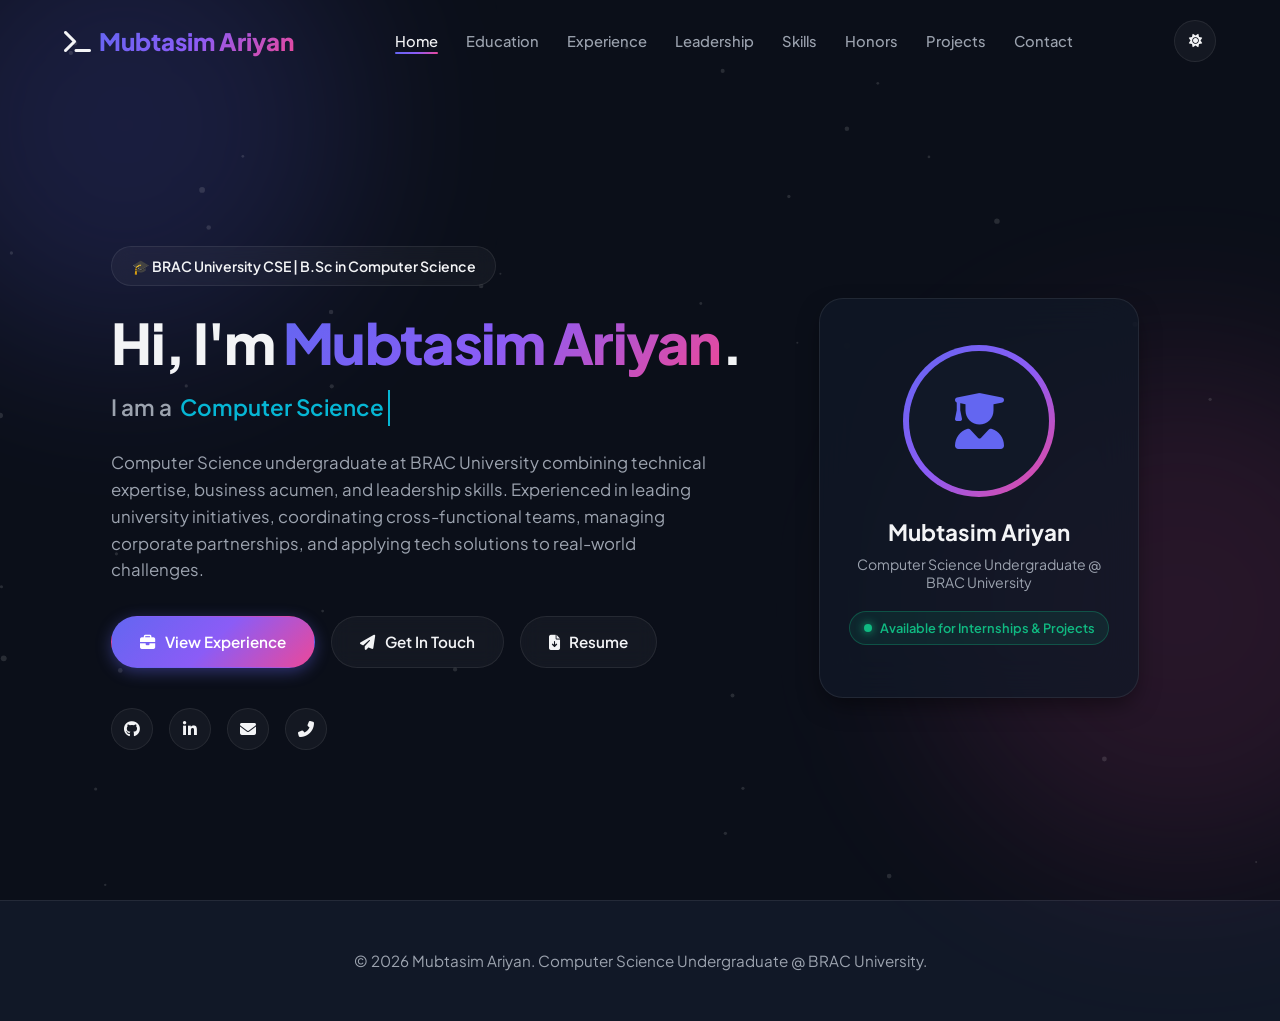
==== index.html @ 771976bf "Remove stats counter cards from website" ====
<!DOCTYPE html>
<html lang="en" data-theme="dark">
<head>
  <meta charset="UTF-8">
  <meta name="viewport" content="width=device-width, initial-scale=1.0">
  <meta name="description" content="Personal Portfolio of Mubtasim Ariyan - Computer Science Undergraduate at BRAC University.">
  <meta name="author" content="Mubtasim Ariyan">

  <!-- Open Graph / Social Sharing -->
  <meta property="og:title" content="Mubtasim Ariyan | Portfolio Website">
  <meta property="og:description" content="Computer Science Undergraduate @ BRAC University. Leadership, Technology, and Innovation.">
  <meta property="og:type" content="website">

  <title>Mubtasim Ariyan | Home</title>

  <!-- Google Fonts -->
  <link rel="preconnect" href="https://fonts.googleapis.com">
  <link rel="preconnect" href="https://fonts.gstatic.com" crossorigin>
  <link href="https://fonts.googleapis.com/css2?family=JetBrains+Mono:wght@400;600&family=Plus+Jakarta+Sans:wght@400;500;600;700;800&display=swap" rel="stylesheet">

  <!-- FontAwesome CDN -->
  <link rel="stylesheet" href="https://cdnjs.cloudflare.com/ajax/libs/font-awesome/6.5.1/css/all.min.css" crossorigin="anonymous">

  <link rel="stylesheet" href="css/style.css">
</head>
<body>

  <!-- Ambient Glow Effects -->
  <div class="glow-orb glow-orb-1"></div>
  <div class="glow-orb glow-orb-2"></div>
  <canvas id="bg-canvas" style="position:fixed; top:0; left:0; pointer-events:none; z-index:0;"></canvas>

  <!-- Navigation Bar -->
  <header class="navbar" id="navbar">
    <div class="container nav-container">
      <a href="index.html" class="logo" id="logo">
        <i class="fas fa-terminal"></i> <span id="logo-name">Mubtasim Ariyan</span>
      </a>

      <nav>
        <ul class="nav-menu" id="nav-menu">
          <li><a href="index.html" class="nav-link active">Home</a></li>
          <li><a href="education.html" class="nav-link">Education</a></li>
          <li><a href="experience.html" class="nav-link">Experience</a></li>
          <li><a href="leadership.html" class="nav-link">Leadership</a></li>
          <li><a href="skills.html" class="nav-link">Skills</a></li>
          <li><a href="honors.html" class="nav-link">Honors</a></li>
          <li><a href="projects.html" class="nav-link">Projects</a></li>
          <li><a href="contact.html" class="nav-link">Contact</a></li>
        </ul>
      </nav>

      <div class="nav-actions">
        <button class="theme-toggle" id="theme-toggle" aria-label="Toggle Theme">
          <i class="fas fa-sun"></i>
        </button>
        <button class="mobile-toggle" id="mobile-toggle" aria-label="Toggle Navigation Menu">
          <i class="fas fa-bars"></i>
        </button>
      </div>
    </div>
  </header>

  <main>
    <!-- Hero Section -->
    <section class="hero" id="hero">
      <div class="container hero-grid">
        <div class="hero-content">
          <div class="hero-badge" id="hero-badge">
            🎓 BRAC University CSE | B.Sc in Computer Science
          </div>
          <h1 class="hero-title">
            Hi, I'm <span class="gradient-text" id="hero-title-name">Mubtasim Ariyan</span>.
          </h1>
          <div class="hero-typing-container">
            I am a &nbsp;<span class="hero-typing" id="hero-typing"></span>
          </div>
          <p class="hero-description" id="hero-desc">
            Computer Science undergraduate at BRAC University combining technical expertise, business acumen, and leadership skills to drive impactful solutions.
          </p>

          <div class="hero-cta">
            <a href="experience.html" class="btn btn-primary">
              <i class="fas fa-briefcase"></i> View Experience
            </a>
            <a href="contact.html" class="btn btn-secondary">
              <i class="fas fa-paper-plane"></i> Get In Touch
            </a>
            <a href="#" class="btn btn-secondary" id="resume-btn" target="_blank" rel="noopener">
              <i class="fas fa-file-download"></i> Resume
            </a>
          </div>

          <div class="social-links">
            <!-- Rendered dynamically -->
          </div>
        </div>

        <div class="hero-visual">
          <div class="avatar-card">
            <div class="avatar-img-wrapper">
              <div class="avatar-img">
                <i class="fas fa-user-graduate"></i>
              </div>
            </div>
            <h3 class="avatar-name" id="avatar-name">Mubtasim Ariyan</h3>
            <p class="avatar-title" id="avatar-title">Computer Science @ BRACU</p>
            <div class="status-indicator">
              <span class="status-dot"></span>
              <span id="availability-text">Available for Internships</span>
            </div>
          </div>
        </div>
      </div>
    </section>


  </main>

  <footer class="footer">
    <div class="container footer-content">
      <p>&copy; <span id="year">2026</span> Mubtasim Ariyan. Computer Science Undergraduate @ BRAC University.</p>
    </div>
  </footer>

  <div class="toast-container" id="toast-container"></div>

  <script src="js/config.js"></script>
  <script src="js/main.js"></script>
</body>
</html>
---- css/style.css ----
/* ==========================================================
   PORTFOLIO WEBSITE CORE STYLESHEET - Mubtasim Ariyan CV
   Modern Glassmorphism & Comprehensive CV Theme
   ========================================================== */

:root {
  /* Color Palette - Dark Mode Default */
  --bg-primary: #0b0f19;
  --bg-secondary: #111827;
  --bg-card: rgba(17, 24, 39, 0.75);
  --bg-glass: rgba(255, 255, 255, 0.04);
  --bg-glass-hover: rgba(255, 255, 255, 0.08);
  --border-color: rgba(255, 255, 255, 0.08);
  --border-hover: rgba(99, 102, 241, 0.5);

  --text-main: #f3f4f6;
  --text-muted: #9ca3af;
  --text-dim: #6b7280;

  /* Accent Gradients */
  --accent-primary: #6366f1;
  --accent-secondary: #8b5cf6;
  --accent-cyan: #06b6d4;
  --accent-pink: #ec4899;
  
  --gradient-main: linear-gradient(135deg, #6366f1 0%, #8b5cf6 50%, #ec4899 100%);
  --gradient-subtle: linear-gradient(135deg, rgba(99, 102, 241, 0.15), rgba(139, 92, 246, 0.15));
  --gradient-glow: radial-gradient(circle, rgba(99, 102, 241, 0.25) 0%, rgba(0, 0, 0, 0) 70%);

  /* Typography */
  --font-sans: 'Plus Jakarta Sans', -apple-system, BlinkMacSystemFont, "Segoe UI", Roboto, sans-serif;
  --font-mono: 'JetBrains Mono', monospace;

  /* Shadows & FX */
  --shadow-sm: 0 4px 6px -1px rgba(0, 0, 0, 0.3);
  --shadow-lg: 0 10px 25px -5px rgba(0, 0, 0, 0.5);
  --shadow-glow: 0 0 25px rgba(99, 102, 241, 0.35);

  --radius-sm: 8px;
  --radius-md: 14px;
  --radius-lg: 24px;
  --radius-full: 9999px;

  --transition: all 0.3s cubic-bezier(0.4, 0, 0.2, 1);
}

[data-theme="light"] {
  --bg-primary: #f8fafc;
  --bg-secondary: #ffffff;
  --bg-card: rgba(255, 255, 255, 0.88);
  --bg-glass: rgba(0, 0, 0, 0.03);
  --bg-glass-hover: rgba(0, 0, 0, 0.06);
  --border-color: rgba(0, 0, 0, 0.08);
  --border-hover: rgba(99, 102, 241, 0.6);

  --text-main: #0f172a;
  --text-muted: #475569;
  --text-dim: #94a3b8;

  --shadow-sm: 0 4px 6px -1px rgba(0, 0, 0, 0.05);
  --shadow-lg: 0 10px 25px -5px rgba(0, 0, 0, 0.1);
  --shadow-glow: 0 0 25px rgba(99, 102, 241, 0.2);
}

*, *::before, *::after {
  box-sizing: border-box;
  margin: 0;
  padding: 0;
}

html {
  scroll-behavior: smooth;
  font-size: 16px;
}

body {
  font-family: var(--font-sans);
  background-color: var(--bg-primary);
  color: var(--text-main);
  line-height: 1.6;
  overflow-x: hidden;
  transition: background-color 0.4s ease, color 0.4s ease;
}

::-webkit-scrollbar {
  width: 10px;
}
::-webkit-scrollbar-track {
  background: var(--bg-primary);
}
::-webkit-scrollbar-thumb {
  background: #374151;
  border-radius: 5px;
}
::-webkit-scrollbar-thumb:hover {
  background: var(--accent-primary);
}

.container {
  max-width: 1200px;
  margin: 0 auto;
  padding: 0 1.5rem;
}

.section-header {
  text-align: center;
  margin-bottom: 3.5rem;
}

.section-tag {
  display: inline-flex;
  align-items: center;
  gap: 0.5rem;
  font-size: 0.85rem;
  font-weight: 600;
  text-transform: uppercase;
  letter-spacing: 0.1em;
  color: var(--accent-primary);
  background: var(--gradient-subtle);
  padding: 0.35rem 1rem;
  border-radius: var(--radius-full);
  border: 1px solid rgba(99, 102, 241, 0.3);
  margin-bottom: 0.75rem;
}

.section-title {
  font-size: 2.5rem;
  font-weight: 800;
  letter-spacing: -0.02em;
  background: var(--gradient-main);
  -webkit-background-clip: text;
  -webkit-text-fill-color: transparent;
  margin-bottom: 0.75rem;
}

.section-subtitle {
  color: var(--text-muted);
  max-width: 680px;
  margin: 0 auto;
  font-size: 1.05rem;
}

.btn {
  display: inline-flex;
  align-items: center;
  justify-content: center;
  gap: 0.6rem;
  padding: 0.8rem 1.75rem;
  border-radius: var(--radius-full);
  font-weight: 600;
  font-size: 0.95rem;
  text-decoration: none;
  cursor: pointer;
  transition: var(--transition);
  border: 1px solid transparent;
}

.btn-primary {
  background: var(--gradient-main);
  color: #ffffff;
  box-shadow: 0 4px 15px rgba(99, 102, 241, 0.4);
}

.btn-primary:hover {
  transform: translateY(-2px);
  box-shadow: 0 8px 25px rgba(99, 102, 241, 0.6);
}

.btn-secondary {
  background: var(--bg-glass);
  color: var(--text-main);
  border-color: var(--border-color);
  backdrop-filter: blur(10px);
}

.btn-secondary:hover {
  background: var(--bg-glass-hover);
  border-color: var(--accent-primary);
  transform: translateY(-2px);
}

.btn-sm {
  padding: 0.5rem 1.1rem;
  font-size: 0.85rem;
}

.glow-orb {
  position: absolute;
  border-radius: 50%;
  filter: blur(90px);
  z-index: 0;
  pointer-events: none;
  opacity: 0.5;
}

.glow-orb-1 {
  top: -100px;
  left: -100px;
  width: 450px;
  height: 450px;
  background: rgba(99, 102, 241, 0.35);
}

.glow-orb-2 {
  top: 40%;
  right: -150px;
  width: 500px;
  height: 500px;
  background: rgba(236, 72, 153, 0.25);
}

/* Navbar */
.navbar {
  position: fixed;
  top: 0;
  left: 0;
  width: 100%;
  z-index: 1000;
  padding: 1.25rem 0;
  transition: var(--transition);
}

.navbar.scrolled {
  padding: 0.85rem 0;
  background: rgba(11, 15, 25, 0.88);
  backdrop-filter: blur(16px);
  border-bottom: 1px solid var(--border-color);
}

[data-theme="light"] .navbar.scrolled {
  background: rgba(255, 255, 255, 0.88);
}

.nav-container {
  display: flex;
  align-items: center;
  justify-content: space-between;
}

.logo {
  font-size: 1.5rem;
  font-weight: 800;
  text-decoration: none;
  color: var(--text-main);
  display: flex;
  align-items: center;
  gap: 0.5rem;
}

.logo span {
  background: var(--gradient-main);
  -webkit-background-clip: text;
  -webkit-text-fill-color: transparent;
}

.nav-menu {
  display: flex;
  align-items: center;
  gap: 1.75rem;
  list-style: none;
}

.nav-link {
  text-decoration: none;
  color: var(--text-muted);
  font-weight: 500;
  font-size: 0.92rem;
  transition: var(--transition);
  position: relative;
}

.nav-link:hover,
.nav-link.active {
  color: var(--text-main);
}

.nav-link.active::after {
  content: '';
  position: absolute;
  bottom: -4px;
  left: 0;
  width: 100%;
  height: 2px;
  background: var(--gradient-main);
  border-radius: var(--radius-full);
}

.nav-actions {
  display: flex;
  align-items: center;
  gap: 1rem;
}

.theme-toggle {
  background: var(--bg-glass);
  border: 1px solid var(--border-color);
  color: var(--text-main);
  width: 42px;
  height: 42px;
  border-radius: var(--radius-full);
  display: flex;
  align-items: center;
  justify-content: center;
  cursor: pointer;
  transition: var(--transition);
}

.theme-toggle:hover {
  background: var(--bg-glass-hover);
  border-color: var(--accent-primary);
  transform: rotate(15deg);
}

.mobile-toggle {
  display: none;
  background: none;
  border: none;
  color: var(--text-main);
  font-size: 1.5rem;
  cursor: pointer;
}

/* Hero Section */
.hero {
  position: relative;
  min-height: 100vh;
  display: flex;
  align-items: center;
  padding-top: 6rem;
  overflow: hidden;
}

.hero-grid {
  display: grid;
  grid-template-columns: 1.25fr 0.75fr;
  gap: 3rem;
  align-items: center;
}

.hero-content {
  z-index: 1;
}

.hero-badge {
  display: inline-flex;
  align-items: center;
  gap: 0.5rem;
  background: var(--bg-glass);
  border: 1px solid var(--border-color);
  padding: 0.5rem 1.2rem;
  border-radius: var(--radius-full);
  font-size: 0.88rem;
  font-weight: 600;
  margin-bottom: 1.5rem;
  backdrop-filter: blur(10px);
}

.hero-title {
  font-size: 3.5rem;
  font-weight: 800;
  line-height: 1.15;
  margin-bottom: 1rem;
  letter-spacing: -0.03em;
}

.hero-title .gradient-text {
  background: var(--gradient-main);
  -webkit-background-clip: text;
  -webkit-text-fill-color: transparent;
}

.hero-typing-container {
  font-size: 1.4rem;
  font-weight: 600;
  color: var(--text-muted);
  height: 2.2rem;
  margin-bottom: 1.5rem;
  display: flex;
  align-items: center;
}

.hero-typing {
  color: var(--accent-cyan);
  border-right: 2px solid var(--accent-cyan);
  padding-right: 4px;
  animation: blink 0.75s step-end infinite;
}

@keyframes blink {
  from, to { border-color: transparent }
  50% { border-color: var(--accent-cyan); }
}

.hero-description {
  font-size: 1.05rem;
  color: var(--text-muted);
  margin-bottom: 2rem;
  max-width: 600px;
}

.hero-cta {
  display: flex;
  align-items: center;
  gap: 1rem;
  margin-bottom: 2.5rem;
  flex-wrap: wrap;
}

.social-links {
  display: flex;
  align-items: center;
  gap: 1rem;
}

.social-icon {
  width: 42px;
  height: 42px;
  border-radius: var(--radius-full);
  background: var(--bg-glass);
  border: 1px solid var(--border-color);
  color: var(--text-main);
  display: flex;
  align-items: center;
  justify-content: center;
  text-decoration: none;
  transition: var(--transition);
}

.social-icon:hover {
  background: var(--accent-primary);
  color: #fff;
  transform: translateY(-3px);
  box-shadow: 0 5px 15px rgba(99, 102, 241, 0.4);
}

/* Hero Visual / Avatar Card */
.hero-visual {
  position: relative;
  display: flex;
  justify-content: center;
  z-index: 1;
}

.avatar-card {
  position: relative;
  width: 320px;
  height: 400px;
  background: var(--bg-card);
  border: 1px solid var(--border-color);
  border-radius: var(--radius-lg);
  padding: 1.75rem 1.5rem;
  backdrop-filter: blur(20px);
  box-shadow: var(--shadow-lg);
  display: flex;
  flex-direction: column;
  align-items: center;
  justify-content: center;
  text-align: center;
  transition: var(--transition);
}

.avatar-card:hover {
  border-color: var(--accent-primary);
  transform: translateY(-5px);
  box-shadow: var(--shadow-glow);
}

.avatar-img-wrapper {
  position: relative;
  width: 140px;
  height: 140px;
  margin-bottom: 1.5rem;
}

.avatar-img-wrapper::before {
  content: '';
  position: absolute;
  inset: -6px;
  border-radius: 50%;
  background: var(--gradient-main);
  z-index: -1;
  animation: spin 10s linear infinite;
}

@keyframes spin {
  100% { transform: rotate(360deg); }
}

.avatar-img {
  width: 100%;
  height: 100%;
  border-radius: 50%;
  object-fit: cover;
  background: var(--bg-secondary);
  display: flex;
  align-items: center;
  justify-content: center;
  font-size: 3.5rem;
  color: var(--accent-primary);
}

.avatar-name {
  font-size: 1.4rem;
  font-weight: 700;
  margin-bottom: 0.25rem;
}

.avatar-title {
  font-size: 0.88rem;
  color: var(--text-muted);
  margin-bottom: 1.25rem;
  line-height: 1.3;
}

.status-indicator {
  display: inline-flex;
  align-items: center;
  gap: 0.5rem;
  background: rgba(16, 185, 129, 0.1);
  color: #10b981;
  border: 1px solid rgba(16, 185, 129, 0.3);
  padding: 0.35rem 0.85rem;
  border-radius: var(--radius-full);
  font-size: 0.8rem;
  font-weight: 600;
}

.status-dot {
  width: 8px;
  height: 8px;
  background: #10b981;
  border-radius: 50%;
  box-shadow: 0 0 10px #10b981;
  animation: pulse 2s infinite;
}

@keyframes pulse {
  0%, 100% { opacity: 1; }
  50% { opacity: 0.4; }
}

/* Stats Section */
.stats-section {
  padding: 3rem 0;
  position: relative;
  z-index: 2;
}

.stats-grid {
  display: grid;
  grid-template-columns: repeat(auto-fit, minmax(220px, 1fr));
  gap: 1.5rem;
}

.stat-card {
  background: var(--bg-card);
  border: 1px solid var(--border-color);
  padding: 1.75rem;
  border-radius: var(--radius-md);
  backdrop-filter: blur(12px);
  text-align: center;
  transition: var(--transition);
}

.stat-card:hover {
  border-color: var(--accent-secondary);
  transform: translateY(-4px);
}

.stat-number {
  font-size: 2.2rem;
  font-weight: 800;
  background: var(--gradient-main);
  -webkit-background-clip: text;
  -webkit-text-fill-color: transparent;
  margin-bottom: 0.25rem;
}

.stat-label {
  font-size: 0.9rem;
  color: var(--text-muted);
  font-weight: 500;
}

/* Section Styling */
.section {
  padding: 5.5rem 0;
  position: relative;
}

/* Education Cards Grid */
.education-grid {
  display: grid;
  grid-template-columns: repeat(auto-fit, minmax(320px, 1fr));
  gap: 2rem;
}

.education-card {
  background: var(--bg-card);
  border: 1px solid var(--border-color);
  border-radius: var(--radius-md);
  padding: 2rem;
  backdrop-filter: blur(16px);
  transition: var(--transition);
}

.education-card:hover {
  border-color: var(--accent-primary);
  transform: translateY(-4px);
}

.edu-badge {
  display: inline-flex;
  align-items: center;
  gap: 0.5rem;
  font-size: 0.8rem;
  font-weight: 700;
  color: var(--accent-primary);
  background: var(--gradient-subtle);
  padding: 0.25rem 0.75rem;
  border-radius: var(--radius-full);
  margin-bottom: 1rem;
}

.edu-institution {
  font-size: 1.3rem;
  font-weight: 700;
  margin-bottom: 0.3rem;
}

.edu-degree {
  font-size: 1rem;
  font-weight: 600;
  color: var(--text-muted);
  margin-bottom: 0.5rem;
}

.edu-result {
  font-size: 0.9rem;
  font-weight: 700;
  color: var(--accent-cyan);
  margin-bottom: 0.4rem;
}

.edu-location {
  font-size: 0.85rem;
  color: var(--text-dim);
  margin-bottom: 1rem;
}

.edu-details {
  font-size: 0.92rem;
  color: var(--text-muted);
}

/* Experience Cards */
.experience-list {
  display: flex;
  flex-direction: column;
  gap: 2rem;
}

.experience-card {
  background: var(--bg-card);
  border: 1px solid var(--border-color);
  border-radius: var(--radius-md);
  padding: 2rem;
  backdrop-filter: blur(16px);
  transition: var(--transition);
}

.experience-card:hover {
  border-color: var(--accent-primary);
}

.exp-header {
  display: flex;
  justify-content: space-between;
  align-items: flex-start;
  margin-bottom: 1.25rem;
  flex-wrap: wrap;
  gap: 1rem;
}

.exp-role {
  font-size: 1.3rem;
  font-weight: 700;
}

.exp-company {
  font-size: 1.05rem;
  color: var(--accent-primary);
  font-weight: 600;
}

.exp-meta {
  display: flex;
  flex-direction: column;
  align-items: flex-end;
  gap: 0.2rem;
}

.exp-period {
  font-size: 0.85rem;
  font-weight: 700;
  color: var(--text-main);
  background: var(--bg-glass);
  padding: 0.25rem 0.75rem;
  border-radius: var(--radius-sm);
  border: 1px solid var(--border-color);
}

.exp-location {
  font-size: 0.82rem;
  color: var(--text-dim);
}

.exp-bullets {
  list-style: none;
  padding-left: 0;
  display: flex;
  flex-direction: column;
  gap: 0.6rem;
}

.exp-bullets li {
  font-size: 0.95rem;
  color: var(--text-muted);
  display: flex;
  align-items: flex-start;
  gap: 0.75rem;
}

.exp-bullets li i {
  color: var(--accent-primary);
  margin-top: 0.25rem;
}

/* Extracurricular Timeline */
.timeline {
  position: relative;
  max-width: 900px;
  margin: 0 auto;
  padding: 1rem 0;
}

.timeline::before {
  content: '';
  position: absolute;
  top: 0;
  bottom: 0;
  left: 20px;
  width: 2px;
  background: var(--border-color);
}

.timeline-item {
  position: relative;
  margin-bottom: 2.5rem;
  padding-left: 3rem;
}

.timeline-dot {
  position: absolute;
  top: 4px;
  left: 11px;
  width: 18px;
  height: 18px;
  background: var(--accent-primary);
  border: 4px solid var(--bg-primary);
  border-radius: 50%;
  box-shadow: 0 0 10px var(--accent-primary);
}

.timeline-card {
  background: var(--bg-card);
  border: 1px solid var(--border-color);
  border-radius: var(--radius-md);
  padding: 1.75rem;
  backdrop-filter: blur(16px);
  transition: var(--transition);
}

.timeline-card:hover {
  border-color: var(--accent-secondary);
}

.timeline-period {
  font-size: 0.85rem;
  font-weight: 700;
  color: var(--accent-primary);
  margin-bottom: 0.4rem;
}

.timeline-role {
  font-size: 1.2rem;
  font-weight: 700;
  margin-bottom: 0.2rem;
}

.timeline-org {
  font-size: 0.95rem;
  color: var(--text-muted);
  font-weight: 600;
  margin-bottom: 0.75rem;
}

/* Skills Section */
.skills-container {
  display: grid;
  grid-template-columns: repeat(auto-fit, minmax(320px, 1fr));
  gap: 2rem;
  margin-bottom: 2rem;
}

.skill-category-card {
  background: var(--bg-card);
  border: 1px solid var(--border-color);
  border-radius: var(--radius-md);
  padding: 2rem;
  backdrop-filter: blur(16px);
  transition: var(--transition);
}

.skill-category-card:hover {
  border-color: var(--accent-primary);
}

.category-title {
  font-size: 1.2rem;
  font-weight: 700;
  margin-bottom: 1.5rem;
  display: flex;
  align-items: center;
  gap: 0.75rem;
}

.category-title i {
  color: var(--accent-primary);
}

.skill-list {
  display: flex;
  flex-direction: column;
  gap: 1.2rem;
}

.skill-item-header {
  display: flex;
  justify-content: space-between;
  align-items: center;
  margin-bottom: 0.4rem;
}

.skill-name {
  font-size: 0.92rem;
  font-weight: 600;
  display: flex;
  align-items: center;
  gap: 0.6rem;
}

.skill-level-text {
  font-size: 0.82rem;
  color: var(--text-muted);
}

.progress-bar-bg {
  width: 100%;
  height: 8px;
  background: var(--bg-glass);
  border-radius: var(--radius-full);
  overflow: hidden;
}

.progress-bar-fill {
  height: 100%;
  background: var(--gradient-main);
  border-radius: var(--radius-full);
  width: 0%;
  transition: width 1.2s cubic-bezier(0.4, 0, 0.2, 1);
}

.spoken-languages-box {
  background: var(--bg-card);
  border: 1px solid var(--border-color);
  border-radius: var(--radius-md);
  padding: 1.5rem;
  text-align: center;
}

.spoken-languages-list {
  display: flex;
  justify-content: center;
  gap: 1rem;
  flex-wrap: wrap;
  margin-top: 1rem;
}

.language-badge {
  background: var(--bg-glass);
  border: 1px solid var(--border-color);
  padding: 0.5rem 1.25rem;
  border-radius: var(--radius-full);
  font-weight: 600;
  font-size: 0.9rem;
}

/* Honors Grid */
.honors-grid {
  display: grid;
  grid-template-columns: repeat(auto-fill, minmax(280px, 1fr));
  gap: 1.5rem;
}

.honor-card {
  background: var(--bg-card);
  border: 1px solid var(--border-color);
  border-radius: var(--radius-md);
  padding: 1.75rem;
  backdrop-filter: blur(16px);
  transition: var(--transition);
}

.honor-card:hover {
  border-color: var(--accent-primary);
  transform: translateY(-4px);
}

.honor-icon {
  width: 46px;
  height: 46px;
  border-radius: var(--radius-md);
  background: var(--gradient-subtle);
  color: var(--accent-primary);
  display: flex;
  align-items: center;
  justify-content: center;
  font-size: 1.25rem;
  margin-bottom: 1rem;
  border: 1px solid rgba(99, 102, 241, 0.3);
}

.honor-year {
  font-size: 0.8rem;
  font-weight: 700;
  color: var(--accent-cyan);
  text-transform: uppercase;
  margin-bottom: 0.2rem;
}

.honor-title {
  font-size: 1.15rem;
  font-weight: 700;
  margin-bottom: 0.3rem;
}

.honor-org {
  font-size: 0.9rem;
  color: var(--text-muted);
}

/* Projects Section */
.project-filters {
  display: flex;
  justify-content: center;
  gap: 0.75rem;
  margin-bottom: 3rem;
  flex-wrap: wrap;
}

.filter-btn {
  background: var(--bg-glass);
  border: 1px solid var(--border-color);
  color: var(--text-muted);
  padding: 0.5rem 1.25rem;
  border-radius: var(--radius-full);
  font-size: 0.9rem;
  font-weight: 600;
  cursor: pointer;
  transition: var(--transition);
}

.filter-btn:hover,
.filter-btn.active {
  background: var(--accent-primary);
  color: #ffffff;
  border-color: var(--accent-primary);
  box-shadow: 0 4px 12px rgba(99, 102, 241, 0.3);
}

.projects-grid {
  display: grid;
  grid-template-columns: repeat(auto-fill, minmax(340px, 1fr));
  gap: 2rem;
}

.project-card {
  background: var(--bg-card);
  border: 1px solid var(--border-color);
  border-radius: var(--radius-md);
  overflow: hidden;
  backdrop-filter: blur(16px);
  transition: var(--transition);
  display: flex;
  flex-direction: column;
}

.project-card:hover {
  transform: translateY(-8px);
  border-color: var(--accent-primary);
  box-shadow: var(--shadow-lg);
}

.project-img-wrapper {
  position: relative;
  width: 100%;
  height: 220px;
  overflow: hidden;
}

.project-img {
  width: 100%;
  height: 100%;
  object-fit: cover;
  transition: transform 0.5s ease;
}

.project-card:hover .project-img {
  transform: scale(1.06);
}

.project-content {
  padding: 1.5rem;
  display: flex;
  flex-direction: column;
  flex-grow: 1;
}

.project-tags {
  display: flex;
  flex-wrap: wrap;
  gap: 0.5rem;
  margin-bottom: 1rem;
}

.tag {
  font-size: 0.75rem;
  font-weight: 600;
  background: rgba(99, 102, 241, 0.12);
  color: var(--accent-primary);
  padding: 0.25rem 0.65rem;
  border-radius: var(--radius-sm);
  border: 1px solid rgba(99, 102, 241, 0.2);
}

.project-title {
  font-size: 1.25rem;
  font-weight: 700;
  margin-bottom: 0.6rem;
  color: var(--text-main);
}

.project-desc {
  font-size: 0.92rem;
  color: var(--text-muted);
  margin-bottom: 1.5rem;
  flex-grow: 1;
}

.project-links {
  display: flex;
  gap: 0.75rem;
  margin-top: auto;
}

/* References Section */
.references-grid {
  display: grid;
  grid-template-columns: repeat(auto-fit, minmax(320px, 1fr));
  gap: 2rem;
}

.reference-card {
  background: var(--bg-card);
  border: 1px solid var(--border-color);
  border-radius: var(--radius-md);
  padding: 2rem;
  backdrop-filter: blur(16px);
  transition: var(--transition);
}

.reference-card:hover {
  border-color: var(--accent-primary);
}

.ref-icon {
  width: 50px;
  height: 50px;
  border-radius: var(--radius-md);
  background: var(--gradient-subtle);
  color: var(--accent-primary);
  display: flex;
  align-items: center;
  justify-content: center;
  font-size: 1.3rem;
  margin-bottom: 1.25rem;
  border: 1px solid rgba(99, 102, 241, 0.3);
}

.ref-name {
  font-size: 1.3rem;
  font-weight: 700;
  margin-bottom: 0.25rem;
}

.ref-title {
  font-size: 0.95rem;
  color: var(--accent-cyan);
  font-weight: 600;
  margin-bottom: 0.3rem;
}

.ref-org {
  font-size: 0.9rem;
  color: var(--text-muted);
  margin-bottom: 1rem;
}

.ref-email {
  display: inline-flex;
  align-items: center;
  gap: 0.5rem;
  color: var(--accent-primary);
  text-decoration: none;
  font-weight: 600;
  font-size: 0.9rem;
  transition: var(--transition);
}

.ref-email:hover {
  text-decoration: underline;
}

/* Contact Section */
.contact-grid {
  display: grid;
  grid-template-columns: 0.9fr 1.1fr;
  gap: 3rem;
  align-items: start;
}

.contact-info-card {
  background: var(--bg-card);
  border: 1px solid var(--border-color);
  border-radius: var(--radius-md);
  padding: 2.5rem;
  backdrop-filter: blur(16px);
}

.contact-item {
  display: flex;
  align-items: center;
  gap: 1.25rem;
  margin-bottom: 2rem;
}

.contact-icon {
  width: 50px;
  height: 50px;
  border-radius: var(--radius-md);
  background: var(--gradient-subtle);
  color: var(--accent-primary);
  display: flex;
  align-items: center;
  justify-content: center;
  font-size: 1.25rem;
  border: 1px solid rgba(99, 102, 241, 0.3);
}

.contact-detail h4 {
  font-size: 0.85rem;
  color: var(--text-muted);
  margin-bottom: 0.2rem;
}

.contact-detail p {
  font-size: 1.05rem;
  font-weight: 600;
}

.copy-btn {
  background: none;
  border: none;
  color: var(--accent-primary);
  cursor: pointer;
  margin-left: 0.5rem;
  font-size: 0.9rem;
}

.contact-form-card {
  background: var(--bg-card);
  border: 1px solid var(--border-color);
  border-radius: var(--radius-md);
  padding: 2.5rem;
  backdrop-filter: blur(16px);
}

.form-group {
  margin-bottom: 1.5rem;
}

.form-label {
  display: block;
  font-size: 0.9rem;
  font-weight: 600;
  margin-bottom: 0.5rem;
  color: var(--text-main);
}

.form-input,
.form-textarea {
  width: 100%;
  padding: 0.9rem 1.25rem;
  background: var(--bg-glass);
  border: 1px solid var(--border-color);
  border-radius: var(--radius-sm);
  color: var(--text-main);
  font-family: var(--font-sans);
  font-size: 0.95rem;
  transition: var(--transition);
  outline: none;
}

.form-input:focus,
.form-textarea:focus {
  border-color: var(--accent-primary);
  box-shadow: 0 0 0 3px rgba(99, 102, 241, 0.2);
}

.form-textarea {
  resize: vertical;
  min-height: 130px;
}

/* Modal Popup */
.modal-overlay {
  position: fixed;
  inset: 0;
  background: rgba(0, 0, 0, 0.75);
  backdrop-filter: blur(8px);
  z-index: 2000;
  display: flex;
  align-items: center;
  justify-content: center;
  padding: 1.5rem;
  opacity: 0;
  pointer-events: none;
  transition: var(--transition);
}

.modal-overlay.active {
  opacity: 1;
  pointer-events: auto;
}

.modal-card {
  background: var(--bg-secondary);
  border: 1px solid var(--border-color);
  border-radius: var(--radius-lg);
  max-width: 650px;
  width: 100%;
  max-height: 90vh;
  overflow-y: auto;
  padding: 2rem;
  position: relative;
  transform: scale(0.95);
  transition: var(--transition);
}

.modal-overlay.active .modal-card {
  transform: scale(1);
}

.modal-close {
  position: absolute;
  top: 1.25rem;
  right: 1.25rem;
  background: var(--bg-glass);
  border: 1px solid var(--border-color);
  color: var(--text-main);
  width: 36px;
  height: 36px;
  border-radius: 50%;
  display: flex;
  align-items: center;
  justify-content: center;
  cursor: pointer;
  transition: var(--transition);
}

.modal-close:hover {
  background: rgba(239, 68, 68, 0.2);
  color: #ef4444;
}

/* Footer */
.footer {
  padding: 3rem 0;
  border-top: 1px solid var(--border-color);
  background: var(--bg-secondary);
  text-align: center;
  font-size: 0.95rem;
  color: var(--text-muted);
}

.footer-content {
  display: flex;
  flex-direction: column;
  align-items: center;
  gap: 1rem;
}

.toast-container {
  position: fixed;
  bottom: 2rem;
  right: 2rem;
  z-index: 3000;
  display: flex;
  flex-direction: column;
  gap: 0.5rem;
}

.toast {
  background: var(--bg-card);
  border: 1px solid var(--accent-primary);
  color: var(--text-main);
  padding: 0.85rem 1.5rem;
  border-radius: var(--radius-sm);
  box-shadow: var(--shadow-lg);
  backdrop-filter: blur(12px);
  animation: slideUp 0.3s ease forwards;
}

@keyframes slideUp {
  from { transform: translateY(100%); opacity: 0; }
  to { transform: translateY(0); opacity: 1; }
}

@media (max-width: 992px) {
  .hero-grid {
    grid-template-columns: 1fr;
    text-align: center;
  }
  .hero-typing-container {
    justify-content: center;
  }
  .hero-description {
    margin: 0 auto 2rem auto;
  }
  .hero-cta {
    justify-content: center;
  }
  .contact-grid {
    grid-template-columns: 1fr;
  }
  .exp-meta {
    align-items: flex-start;
  }
}

@media (max-width: 768px) {
  .hero-title {
    font-size: 2.75rem;
  }
  .section-title {
    font-size: 2rem;
  }
  .mobile-toggle {
    display: block;
  }
  .nav-menu {
    position: fixed;
    top: 0;
    right: -100%;
    width: 270px;
    height: 100vh;
    background: var(--bg-secondary);
    border-left: 1px solid var(--border-color);
    flex-direction: column;
    justify-content: center;
    gap: 2rem;
    transition: var(--transition);
    z-index: 999;
  }
  .nav-menu.active {
    right: 0;
  }
}
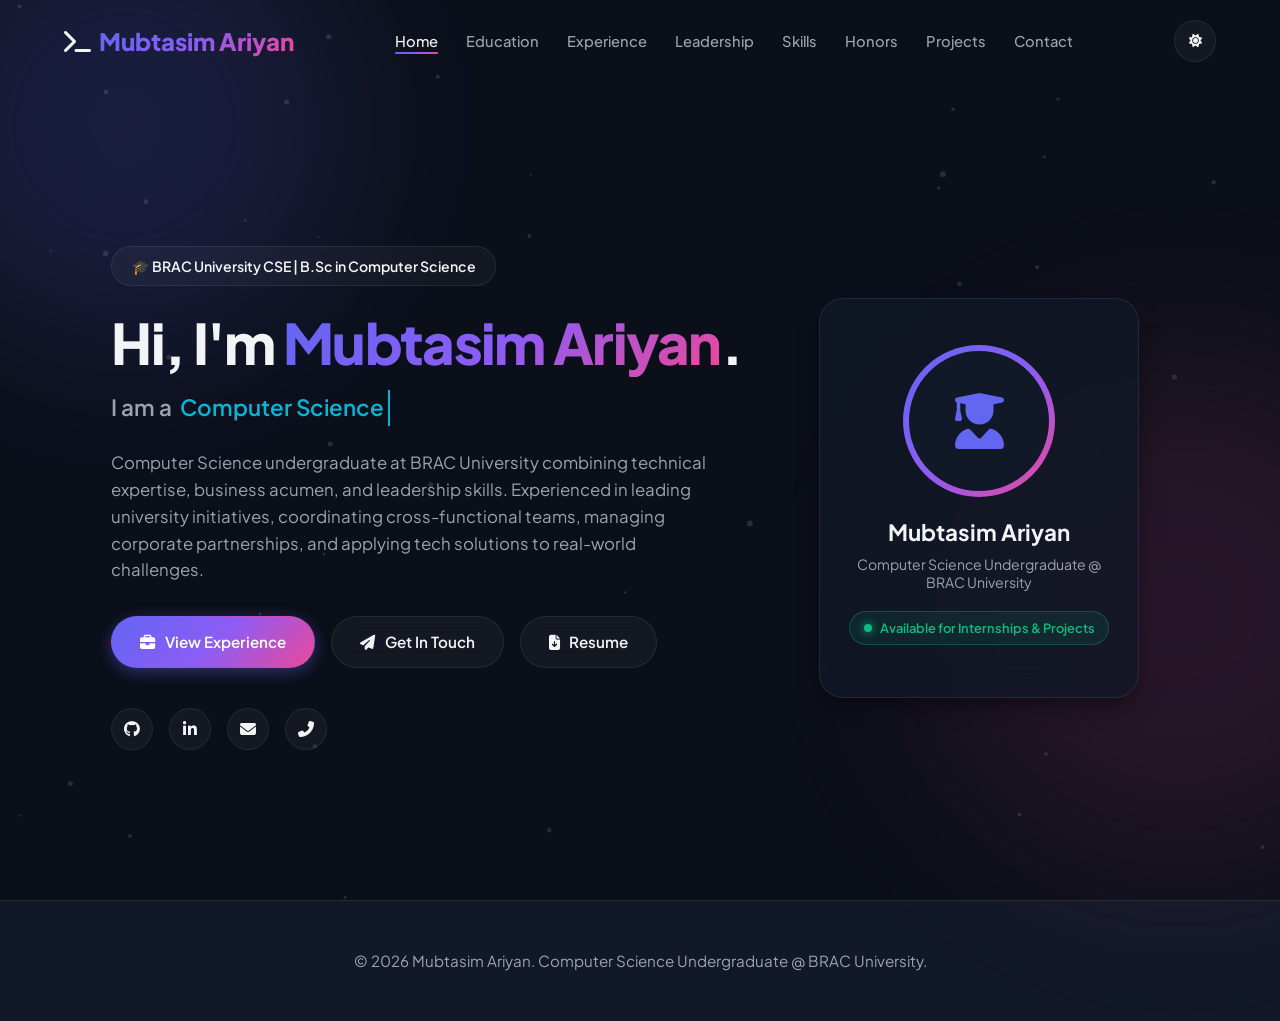
==== commit e4f741d0: "Bust browser cache for updated script tags" ====
--- a/index.html
+++ b/index.html
@@ -125,7 +125,7 @@
 
   <div class="toast-container" id="toast-container"></div>
 
-  <script src="js/config.js"></script>
-  <script src="js/main.js"></script>
+  <script src="js/config.js?v=2"></script>
+  <script src="js/main.js?v=2"></script>
 </body>
 </html>
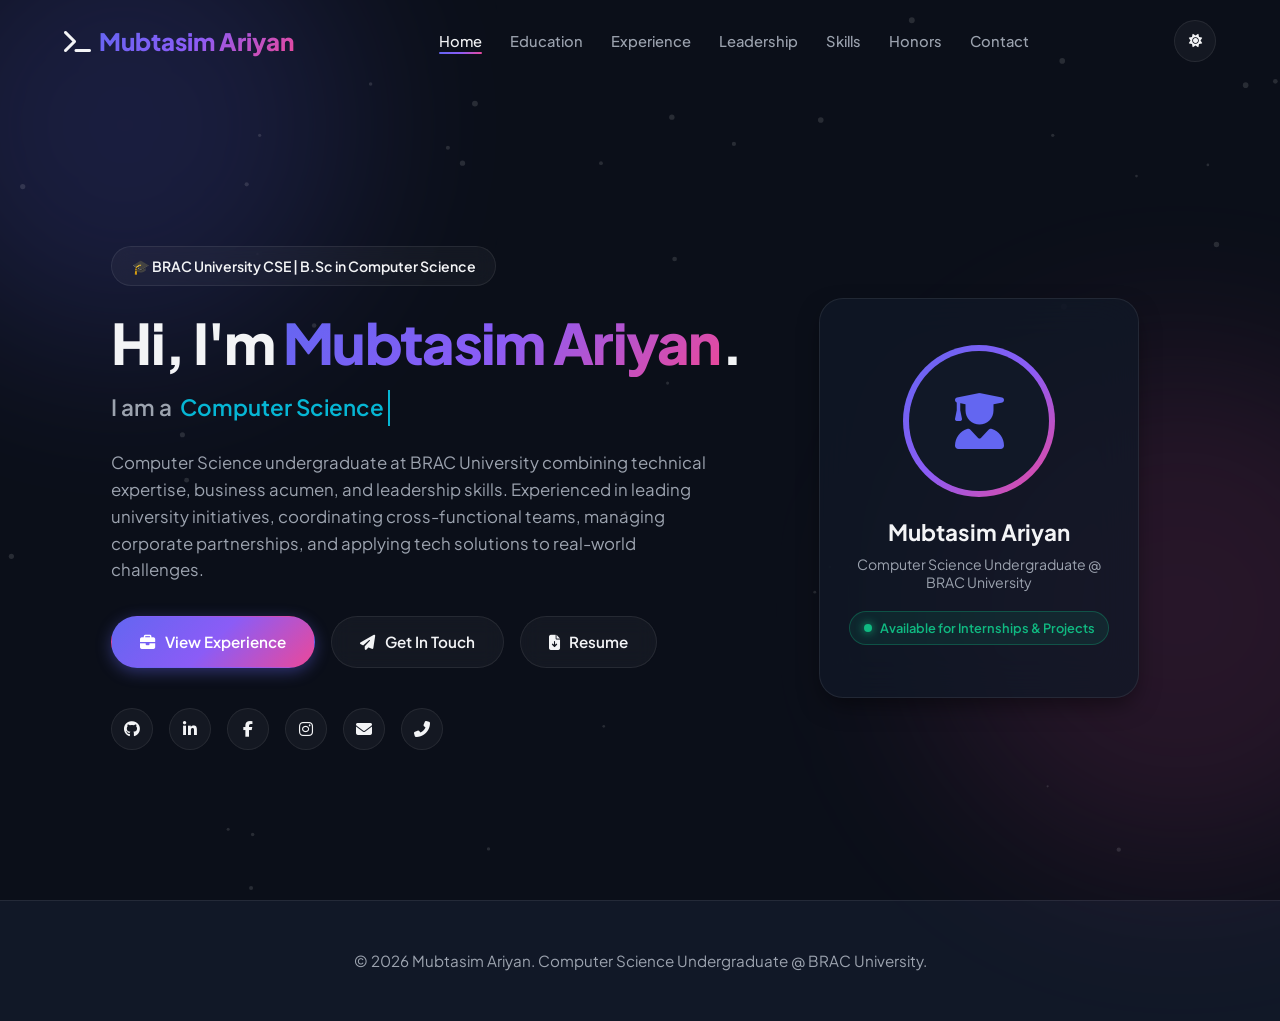
==== commit d45ccf7a: "Add Facebook/Instagram social links, remove Projects from navbar" ====
--- a/index.html
+++ b/index.html
@@ -45,7 +45,7 @@
           <li><a href="leadership.html" class="nav-link">Leadership</a></li>
           <li><a href="skills.html" class="nav-link">Skills</a></li>
           <li><a href="honors.html" class="nav-link">Honors</a></li>
-          <li><a href="projects.html" class="nav-link">Projects</a></li>
+          
           <li><a href="contact.html" class="nav-link">Contact</a></li>
         </ul>
       </nav>
@@ -129,3 +129,4 @@
   <script src="js/main.js?v=2"></script>
 </body>
 </html>
+
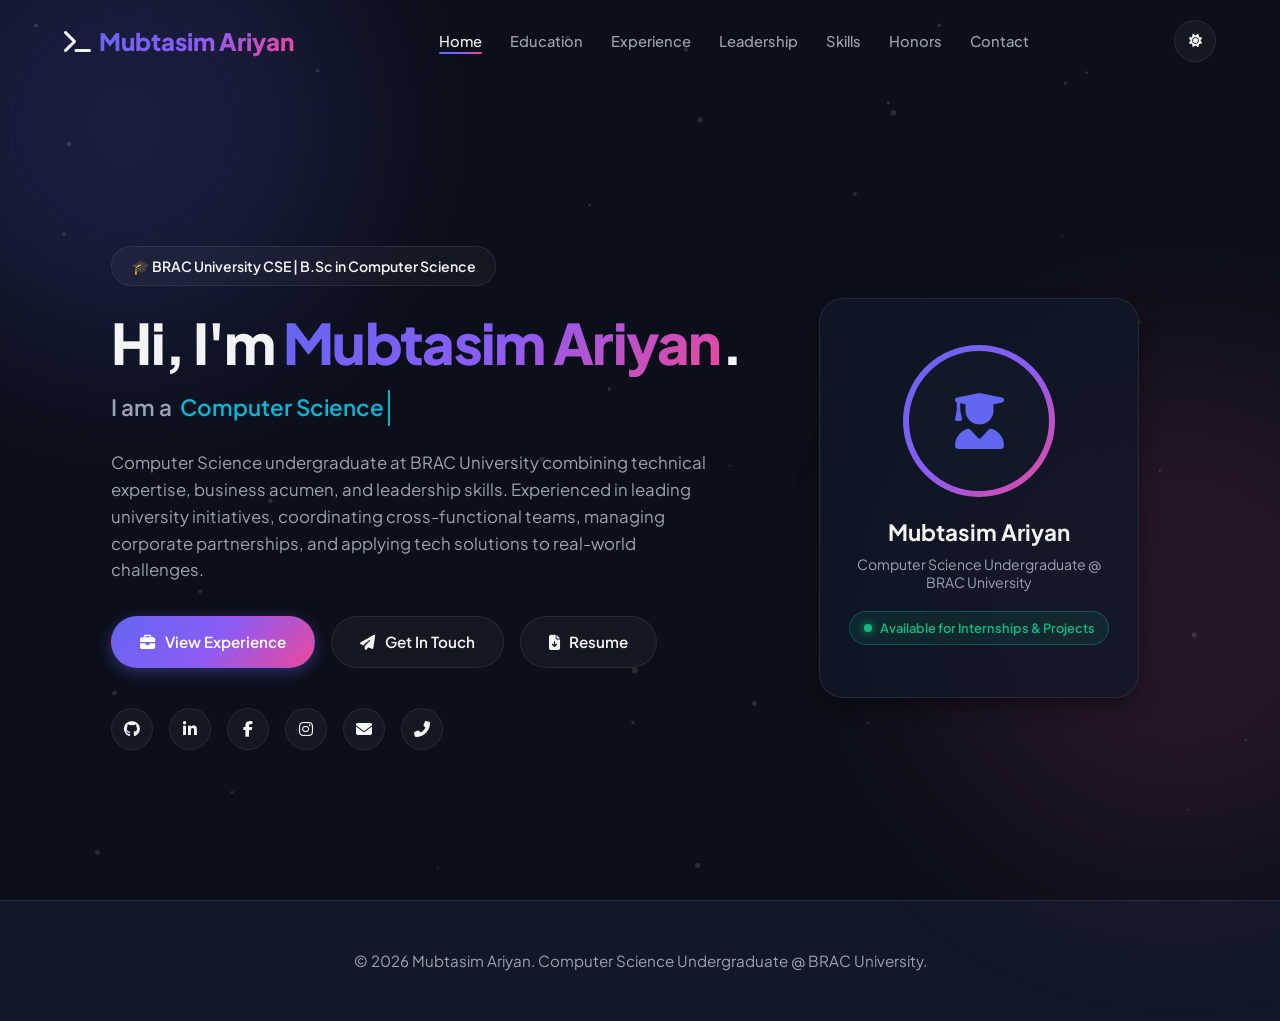
==== commit 6a9527a5: "Fix: remove Projects nav link from all pages, bump cache v3" ====
--- a/index.html
+++ b/index.html
@@ -125,8 +125,8 @@
 
   <div class="toast-container" id="toast-container"></div>
 
-  <script src="js/config.js?v=2"></script>
-  <script src="js/main.js?v=2"></script>
+  <script src="js/config.js?v=3"></script>
+  <script src="js/main.js?v=3"></script>
 </body>
 </html>
 
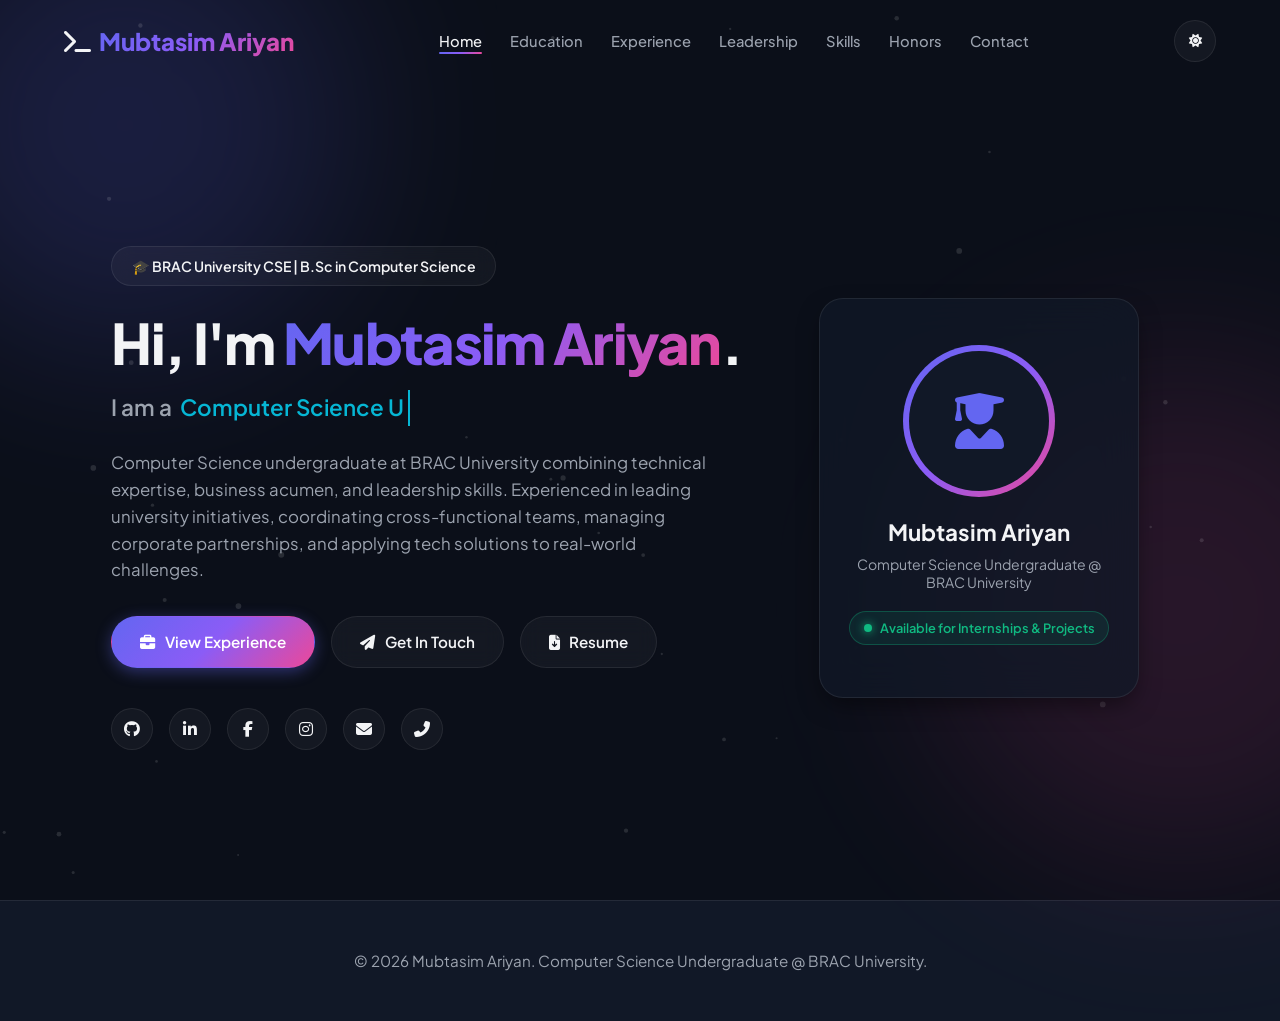
==== commit 2792e751: "Force cache v4: pill skills, no references section, fresh CSS" ====
--- a/index.html
+++ b/index.html
@@ -21,7 +21,7 @@
   <!-- FontAwesome CDN -->
   <link rel="stylesheet" href="https://cdnjs.cloudflare.com/ajax/libs/font-awesome/6.5.1/css/all.min.css" crossorigin="anonymous">
 
-  <link rel="stylesheet" href="css/style.css">
+  <link rel="stylesheet" href="css/style.css?v=4">
 </head>
 <body>
 
@@ -125,8 +125,8 @@
 
   <div class="toast-container" id="toast-container"></div>
 
-  <script src="js/config.js?v=3"></script>
-  <script src="js/main.js?v=3"></script>
+  <script src="js/config.js?v=4"></script>
+  <script src="js/main.js?v=4"></script>
 </body>
 </html>
 
--- a/css/style.css
+++ b/css/style.css
@@ -843,6 +843,37 @@
   display: flex;
   flex-direction: column;
   gap: 1.2rem;
+}
+
+.skill-pills {
+  display: flex;
+  flex-wrap: wrap;
+  gap: 0.75rem;
+  margin-top: 0.25rem;
+}
+
+.skill-pill {
+  display: inline-flex;
+  align-items: center;
+  gap: 0.5rem;
+  background: var(--bg-glass);
+  border: 1px solid var(--border-color);
+  color: var(--text-main);
+  padding: 0.5rem 1rem;
+  border-radius: var(--radius-full);
+  font-size: 0.9rem;
+  font-weight: 600;
+  transition: var(--transition);
+}
+
+.skill-pill i {
+  color: var(--accent-primary);
+}
+
+.skill-pill:hover {
+  background: var(--gradient-subtle);
+  border-color: var(--accent-primary);
+  transform: translateY(-2px);
 }
 
 .skill-item-header {
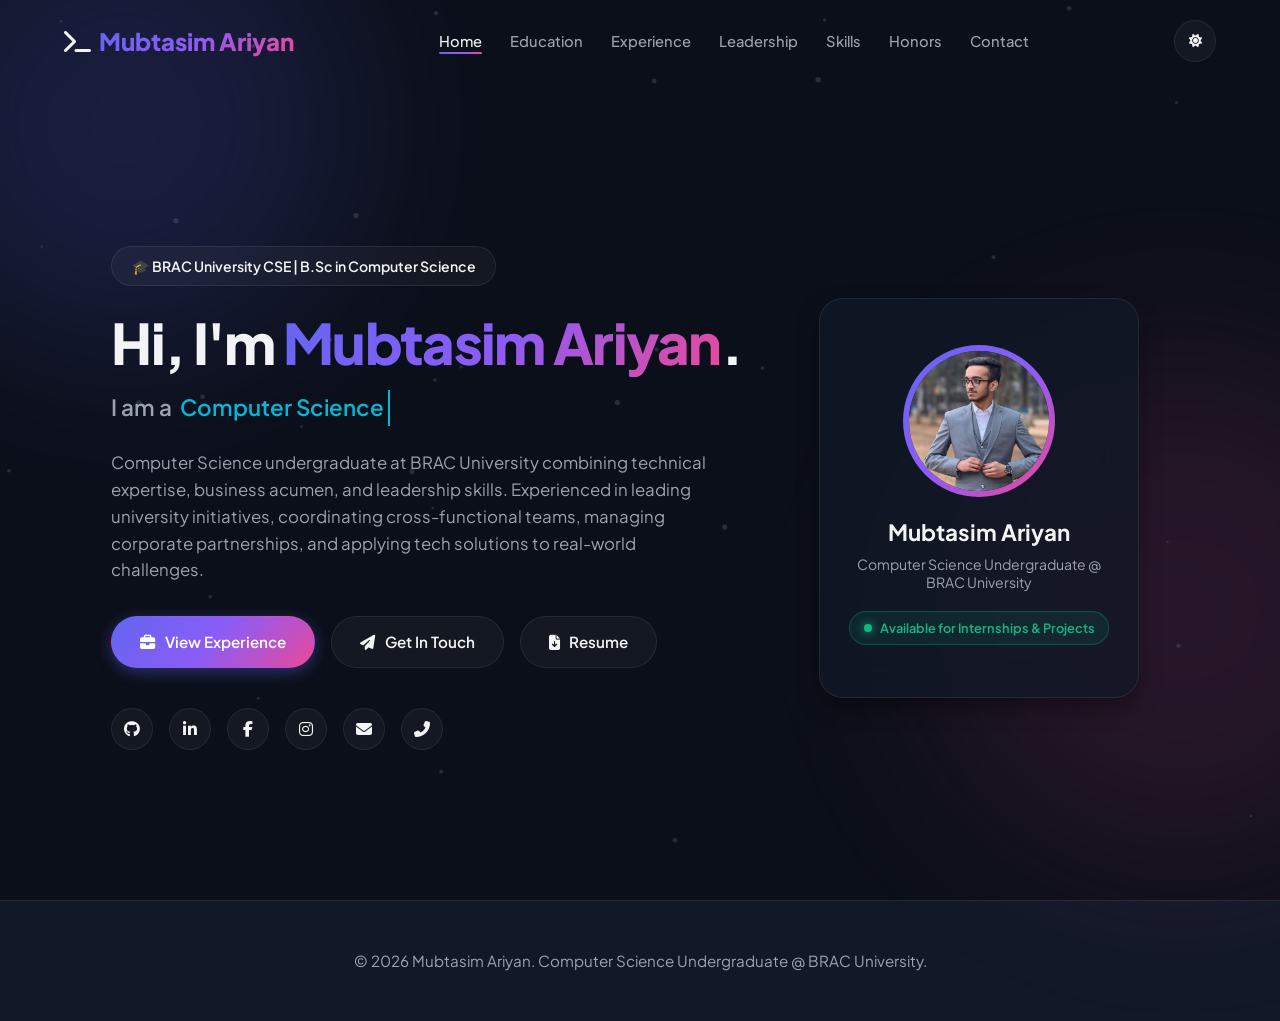
==== commit c5894b6d: "Add portfolio profile photo setup" ====
--- a/index.html
+++ b/index.html
@@ -1,132 +1,170 @@
-<!DOCTYPE html>
+<!doctype html>
 <html lang="en" data-theme="dark">
-<head>
-  <meta charset="UTF-8">
-  <meta name="viewport" content="width=device-width, initial-scale=1.0">
-  <meta name="description" content="Personal Portfolio of Mubtasim Ariyan - Computer Science Undergraduate at BRAC University.">
-  <meta name="author" content="Mubtasim Ariyan">
+  <head>
+    <meta charset="UTF-8" />
+    <meta name="viewport" content="width=device-width, initial-scale=1.0" />
+    <meta
+      name="description"
+      content="Personal Portfolio of Mubtasim Ariyan - Computer Science Undergraduate at BRAC University."
+    />
+    <meta name="author" content="Mubtasim Ariyan" />
 
-  <!-- Open Graph / Social Sharing -->
-  <meta property="og:title" content="Mubtasim Ariyan | Portfolio Website">
-  <meta property="og:description" content="Computer Science Undergraduate @ BRAC University. Leadership, Technology, and Innovation.">
-  <meta property="og:type" content="website">
+    <!-- Open Graph / Social Sharing -->
+    <meta property="og:title" content="Mubtasim Ariyan | Portfolio Website" />
+    <meta
+      property="og:description"
+      content="Computer Science Undergraduate @ BRAC University. Leadership, Technology, and Innovation."
+    />
+    <meta property="og:type" content="website" />
 
-  <title>Mubtasim Ariyan | Home</title>
+    <title>Mubtasim Ariyan | Home</title>
 
-  <!-- Google Fonts -->
-  <link rel="preconnect" href="https://fonts.googleapis.com">
-  <link rel="preconnect" href="https://fonts.gstatic.com" crossorigin>
-  <link href="https://fonts.googleapis.com/css2?family=JetBrains+Mono:wght@400;600&family=Plus+Jakarta+Sans:wght@400;500;600;700;800&display=swap" rel="stylesheet">
+    <!-- Google Fonts -->
+    <link rel="preconnect" href="https://fonts.googleapis.com" />
+    <link rel="preconnect" href="https://fonts.gstatic.com" crossorigin />
+    <link
+      href="https://fonts.googleapis.com/css2?family=JetBrains+Mono:wght@400;600&family=Plus+Jakarta+Sans:wght@400;500;600;700;800&display=swap"
+      rel="stylesheet"
+    />
 
-  <!-- FontAwesome CDN -->
-  <link rel="stylesheet" href="https://cdnjs.cloudflare.com/ajax/libs/font-awesome/6.5.1/css/all.min.css" crossorigin="anonymous">
+    <!-- FontAwesome CDN -->
+    <link
+      rel="stylesheet"
+      href="https://cdnjs.cloudflare.com/ajax/libs/font-awesome/6.5.1/css/all.min.css"
+      crossorigin="anonymous"
+    />
 
-  <link rel="stylesheet" href="css/style.css?v=4">
-</head>
-<body>
+    <link rel="stylesheet" href="css/style.css?v=4" />
+  </head>
+  <body>
+    <!-- Ambient Glow Effects -->
+    <div class="glow-orb glow-orb-1"></div>
+    <div class="glow-orb glow-orb-2"></div>
+    <canvas
+      id="bg-canvas"
+      style="position: fixed; top: 0; left: 0; pointer-events: none; z-index: 0"
+    ></canvas>
 
-  <!-- Ambient Glow Effects -->
-  <div class="glow-orb glow-orb-1"></div>
-  <div class="glow-orb glow-orb-2"></div>
-  <canvas id="bg-canvas" style="position:fixed; top:0; left:0; pointer-events:none; z-index:0;"></canvas>
+    <!-- Navigation Bar -->
+    <header class="navbar" id="navbar">
+      <div class="container nav-container">
+        <a href="index.html" class="logo" id="logo">
+          <i class="fas fa-terminal"></i>
+          <span id="logo-name">Mubtasim Ariyan</span>
+        </a>
 
-  <!-- Navigation Bar -->
-  <header class="navbar" id="navbar">
-    <div class="container nav-container">
-      <a href="index.html" class="logo" id="logo">
-        <i class="fas fa-terminal"></i> <span id="logo-name">Mubtasim Ariyan</span>
-      </a>
+        <nav>
+          <ul class="nav-menu" id="nav-menu">
+            <li><a href="index.html" class="nav-link active">Home</a></li>
+            <li><a href="education.html" class="nav-link">Education</a></li>
+            <li><a href="experience.html" class="nav-link">Experience</a></li>
+            <li><a href="leadership.html" class="nav-link">Leadership</a></li>
+            <li><a href="skills.html" class="nav-link">Skills</a></li>
+            <li><a href="honors.html" class="nav-link">Honors</a></li>
 
-      <nav>
-        <ul class="nav-menu" id="nav-menu">
-          <li><a href="index.html" class="nav-link active">Home</a></li>
-          <li><a href="education.html" class="nav-link">Education</a></li>
-          <li><a href="experience.html" class="nav-link">Experience</a></li>
-          <li><a href="leadership.html" class="nav-link">Leadership</a></li>
-          <li><a href="skills.html" class="nav-link">Skills</a></li>
-          <li><a href="honors.html" class="nav-link">Honors</a></li>
-          
-          <li><a href="contact.html" class="nav-link">Contact</a></li>
-        </ul>
-      </nav>
+            <li><a href="contact.html" class="nav-link">Contact</a></li>
+          </ul>
+        </nav>
 
-      <div class="nav-actions">
-        <button class="theme-toggle" id="theme-toggle" aria-label="Toggle Theme">
-          <i class="fas fa-sun"></i>
-        </button>
-        <button class="mobile-toggle" id="mobile-toggle" aria-label="Toggle Navigation Menu">
-          <i class="fas fa-bars"></i>
-        </button>
+        <div class="nav-actions">
+          <button
+            class="theme-toggle"
+            id="theme-toggle"
+            aria-label="Toggle Theme"
+          >
+            <i class="fas fa-sun"></i>
+          </button>
+          <button
+            class="mobile-toggle"
+            id="mobile-toggle"
+            aria-label="Toggle Navigation Menu"
+          >
+            <i class="fas fa-bars"></i>
+          </button>
+        </div>
       </div>
-    </div>
-  </header>
+    </header>
 
-  <main>
-    <!-- Hero Section -->
-    <section class="hero" id="hero">
-      <div class="container hero-grid">
-        <div class="hero-content">
-          <div class="hero-badge" id="hero-badge">
-            🎓 BRAC University CSE | B.Sc in Computer Science
-          </div>
-          <h1 class="hero-title">
-            Hi, I'm <span class="gradient-text" id="hero-title-name">Mubtasim Ariyan</span>.
-          </h1>
-          <div class="hero-typing-container">
-            I am a &nbsp;<span class="hero-typing" id="hero-typing"></span>
-          </div>
-          <p class="hero-description" id="hero-desc">
-            Computer Science undergraduate at BRAC University combining technical expertise, business acumen, and leadership skills to drive impactful solutions.
-          </p>
+    <main>
+      <!-- Hero Section -->
+      <section class="hero" id="hero">
+        <div class="container hero-grid">
+          <div class="hero-content">
+            <div class="hero-badge" id="hero-badge">
+              🎓 BRAC University CSE | B.Sc in Computer Science
+            </div>
+            <h1 class="hero-title">
+              Hi, I'm
+              <span class="gradient-text" id="hero-title-name"
+                >Mubtasim Ariyan</span
+              >.
+            </h1>
+            <div class="hero-typing-container">
+              I am a &nbsp;<span class="hero-typing" id="hero-typing"></span>
+            </div>
+            <p class="hero-description" id="hero-desc">
+              Computer Science undergraduate at BRAC University combining
+              technical expertise, business acumen, and leadership skills to
+              drive impactful solutions.
+            </p>
 
-          <div class="hero-cta">
-            <a href="experience.html" class="btn btn-primary">
-              <i class="fas fa-briefcase"></i> View Experience
-            </a>
-            <a href="contact.html" class="btn btn-secondary">
-              <i class="fas fa-paper-plane"></i> Get In Touch
-            </a>
-            <a href="#" class="btn btn-secondary" id="resume-btn" target="_blank" rel="noopener">
-              <i class="fas fa-file-download"></i> Resume
-            </a>
+            <div class="hero-cta">
+              <a href="experience.html" class="btn btn-primary">
+                <i class="fas fa-briefcase"></i> View Experience
+              </a>
+              <a href="contact.html" class="btn btn-secondary">
+                <i class="fas fa-paper-plane"></i> Get In Touch
+              </a>
+              <a
+                href="#"
+                class="btn btn-secondary"
+                id="resume-btn"
+                target="_blank"
+                rel="noopener"
+              >
+                <i class="fas fa-file-download"></i> Resume
+              </a>
+            </div>
+
+            <div class="social-links">
+              <!-- Rendered dynamically -->
+            </div>
           </div>
 
-          <div class="social-links">
-            <!-- Rendered dynamically -->
-          </div>
-        </div>
-
-        <div class="hero-visual">
-          <div class="avatar-card">
-            <div class="avatar-img-wrapper">
-              <div class="avatar-img">
-                <i class="fas fa-user-graduate"></i>
+          <div class="hero-visual">
+            <div class="avatar-card">
+              <div class="avatar-img-wrapper">
+                <div class="avatar-img" id="avatar-img">
+                  <img id="avatar-photo" src="" alt="Mubtasim Ariyan" hidden />
+                  <i class="fas fa-user-graduate" id="avatar-placeholder"></i>
+                </div>
               </div>
-            </div>
-            <h3 class="avatar-name" id="avatar-name">Mubtasim Ariyan</h3>
-            <p class="avatar-title" id="avatar-title">Computer Science @ BRACU</p>
-            <div class="status-indicator">
-              <span class="status-dot"></span>
-              <span id="availability-text">Available for Internships</span>
+              <h3 class="avatar-name" id="avatar-name">Mubtasim Ariyan</h3>
+              <p class="avatar-title" id="avatar-title">
+                Computer Science @ BRACU
+              </p>
+              <div class="status-indicator">
+                <span class="status-dot"></span>
+                <span id="availability-text">Available for Internships</span>
+              </div>
             </div>
           </div>
         </div>
+      </section>
+    </main>
+
+    <footer class="footer">
+      <div class="container footer-content">
+        <p>
+          &copy; <span id="year">2026</span> Mubtasim Ariyan. Computer Science
+          Undergraduate @ BRAC University.
+        </p>
       </div>
-    </section>
+    </footer>
 
+    <div class="toast-container" id="toast-container"></div>
 
-  </main>
-
-  <footer class="footer">
-    <div class="container footer-content">
-      <p>&copy; <span id="year">2026</span> Mubtasim Ariyan. Computer Science Undergraduate @ BRAC University.</p>
-    </div>
-  </footer>
-
-  <div class="toast-container" id="toast-container"></div>
-
-  <script src="js/config.js?v=4"></script>
-  <script src="js/main.js?v=4"></script>
-</body>
+    <script src="js/config.js?v=4"></script>
+    <script src="js/main.js?v=4"></script>
+  </body>
 </html>
-
--- a/css/style.css
+++ b/css/style.css
@@ -487,6 +487,7 @@
 }
 
 .avatar-img {
+  position: relative;
   width: 100%;
   height: 100%;
   border-radius: 50%;
@@ -497,6 +498,15 @@
   justify-content: center;
   font-size: 3.5rem;
   color: var(--accent-primary);
+}
+
+.avatar-img img {
+  position: absolute;
+  inset: 0;
+  width: 100%;
+  height: 100%;
+  border-radius: 50%;
+  object-fit: cover;
 }
 
 .avatar-name {
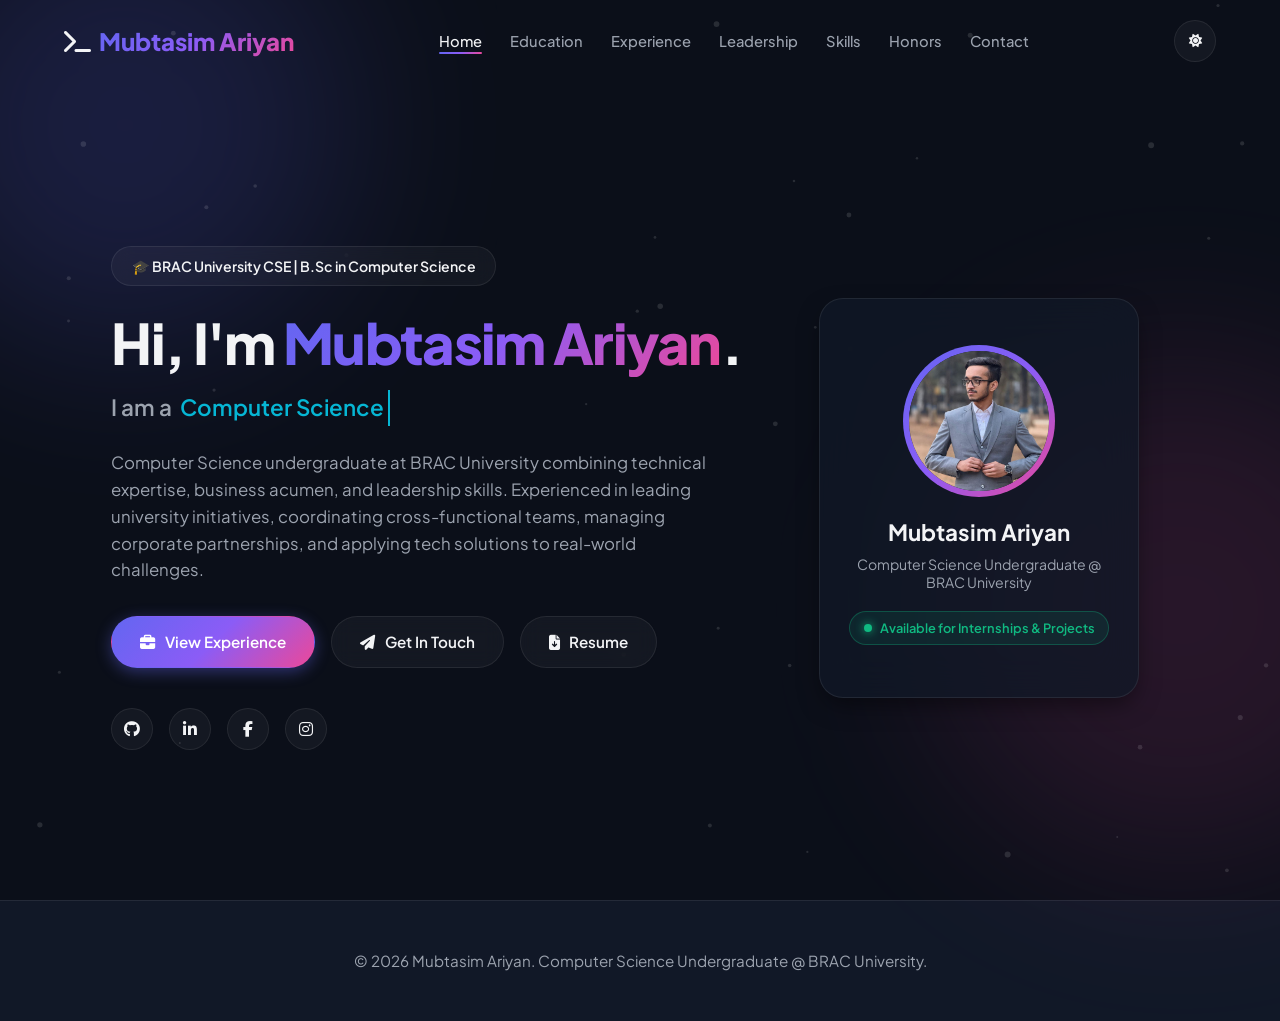
==== commit 3a7d83e9: "Optimize portfolio for mobile devices" ====
--- a/index.html
+++ b/index.html
@@ -34,7 +34,7 @@
       crossorigin="anonymous"
     />
 
-    <link rel="stylesheet" href="css/style.css?v=4" />
+    <link rel="stylesheet" href="css/style.css?v=13" />
   </head>
   <body>
     <!-- Ambient Glow Effects -->
--- a/css/style.css
+++ b/css/style.css
@@ -71,6 +71,7 @@
 html {
   scroll-behavior: smooth;
   font-size: 16px;
+  overflow-x: clip;
 }
 
 body {
@@ -1186,29 +1187,161 @@
 /* Contact Section */
 .contact-grid {
   display: grid;
-  grid-template-columns: 0.9fr 1.1fr;
-  gap: 3rem;
-  align-items: start;
+  max-width: 920px;
+  margin: 0 auto;
 }
 
 .contact-info-card {
+  position: relative;
+  overflow: hidden;
   background: var(--bg-card);
   border: 1px solid var(--border-color);
-  border-radius: var(--radius-md);
-  padding: 2.5rem;
+  border-radius: var(--radius-lg);
+  padding: clamp(2rem, 5vw, 4rem);
   backdrop-filter: blur(16px);
+  box-shadow: var(--shadow-lg);
+}
+
+.contact-card-heading {
+  display: flex;
+  align-items: flex-start;
+  justify-content: space-between;
+  gap: 1.5rem;
+  padding-bottom: 0.5rem;
+}
+
+.contact-card-kicker {
+  color: var(--accent-primary);
+  font-family: var(--font-mono);
+  font-size: 0.72rem;
+  font-weight: 700;
+  letter-spacing: 0.08em;
+  text-transform: uppercase;
+}
+
+.contact-card-heading h3 {
+  margin-top: 0.45rem;
+  font-size: clamp(1.45rem, 3vw, 2rem);
+  line-height: 1.2;
+}
+
+.contact-card-status {
+  display: inline-flex;
+  align-items: center;
+  gap: 0.45rem;
+  color: #10b981;
+  font-size: 0.78rem;
+  font-weight: 700;
+  white-space: nowrap;
+}
+
+.contact-card-status span {
+  width: 8px;
+  height: 8px;
+  border-radius: 50%;
+  background: #10b981;
+  box-shadow: 0 0 0 4px rgba(16, 185, 129, 0.12);
+}
+
+.contact-card-intro {
+  max-width: 680px;
+  margin: 1.25rem 0 2rem;
+  color: var(--text-muted);
+  line-height: 1.75;
+}
+
+.contact-details-grid {
+  display: grid;
+  grid-template-columns: minmax(0, 1.25fr) minmax(220px, 0.75fr);
+  gap: clamp(3rem, 7vw, 6rem);
+  padding: 1.5rem 0 1rem;
+}
+
+.contact-details-column {
+  display: grid;
+  gap: 1.75rem;
+}
+
+.contact-social-column {
+  padding: 0.25rem 0;
+}
+
+.contact-social-column > h4 {
+  margin-bottom: 1rem;
+  color: var(--text-muted);
+  font-size: 1.1rem;
+  font-weight: 700;
+  text-align: center;
+}
+
+.contact-social-column .social-links {
+  display: grid;
+  grid-template-columns: repeat(2, minmax(0, 1fr));
+  gap: 1rem;
+  margin: 0;
+}
+
+.contact-social-column .social-icon {
+  width: 100%;
+  height: 46px;
+  justify-self: stretch;
+  justify-content: flex-start;
+  gap: 0.7rem;
+  padding: 0 1rem;
+  border-radius: var(--radius-full);
+  font-size: 1.1rem;
+}
+
+.social-label {
+  display: none;
+}
+
+.contact-social-column .social-label {
+  display: inline;
+  font-size: 0.85rem;
+  font-weight: 600;
+}
+
+.contact-social-column .social-github {
+  background: #24292f;
+  border-color: #24292f;
+  color: #fff;
+}
+
+.contact-social-column .social-linkedin {
+  background: #0a66c2;
+  border-color: #0a66c2;
+  color: #fff;
+}
+
+.contact-social-column .social-facebook {
+  background: #1877f2;
+  border-color: #1877f2;
+  color: #fff;
+}
+
+.contact-social-column .social-instagram {
+  background: linear-gradient(135deg, #833ab4, #c13584 45%, #fd1d1d 72%, #fcb045);
+  border-color: transparent;
+  color: #fff;
+}
+
+.contact-social-column .social-icon:hover {
+  filter: brightness(1.12);
+  color: #fff;
 }
 
 .contact-item {
   display: flex;
   align-items: center;
-  gap: 1.25rem;
-  margin-bottom: 2rem;
+  gap: 1.5rem;
+  min-width: 0;
+  margin-bottom: 0;
 }
 
 .contact-icon {
-  width: 50px;
-  height: 50px;
+  width: 58px;
+  height: 58px;
   border-radius: var(--radius-md);
   background: var(--gradient-subtle);
   color: var(--accent-primary);
@@ -1231,12 +1364,28 @@
 }
 
 .copy-btn {
-  background: none;
-  border: none;
+  width: 30px;
+  height: 30px;
+  display: inline-flex;
+  align-items: center;
+  justify-content: center;
+  padding: 0;
+  background: var(--bg-glass);
+  border: 1px solid var(--border-color);
+  border-radius: var(--radius-sm);
   color: var(--accent-primary);
   cursor: pointer;
-  margin-left: 0.5rem;
+  margin-left: 0.6rem;
   font-size: 0.9rem;
+  vertical-align: middle;
+  transition: var(--transition);
+}
+
+.copy-btn:hover {
+  background: var(--accent-primary);
+  border-color: var(--accent-primary);
+  color: #fff;
+  transform: translateY(-1px);
 }
 
 .contact-form-card {
@@ -1245,6 +1394,113 @@
   border-radius: var(--radius-md);
   padding: 2.5rem;
   backdrop-filter: blur(16px);
+}
+
+.contact-brief-card {
+  position: relative;
+  overflow: hidden;
+  min-height: 100%;
+  background: linear-gradient(145deg, rgba(99, 102, 241, 0.16), var(--bg-card) 52%);
+  border: 1px solid var(--border-color);
+  border-radius: var(--radius-md);
+  padding: 2.5rem;
+  backdrop-filter: blur(16px);
+  box-shadow: var(--shadow-md);
+}
+
+.contact-brief-card::after {
+  content: '';
+  position: absolute;
+  width: 180px;
+  height: 180px;
+  right: -85px;
+  top: -85px;
+  border: 1px solid rgba(99, 102, 241, 0.28);
+  border-radius: 50%;
+  pointer-events: none;
+}
+
+.contact-brief-topline {
+  position: relative;
+  z-index: 1;
+  display: flex;
+  align-items: center;
+  justify-content: space-between;
+  gap: 1rem;
+  margin-bottom: 2.25rem;
+}
+
+.contact-brief-kicker {
+  color: var(--accent-primary);
+  font-family: var(--font-mono);
+  font-size: 0.72rem;
+  font-weight: 700;
+  letter-spacing: 0.08em;
+  text-transform: uppercase;
+}
+
+.contact-brief-status {
+  display: inline-flex;
+  align-items: center;
+  gap: 0.45rem;
+  color: #10b981;
+  font-size: 0.78rem;
+  font-weight: 700;
+}
+
+.contact-brief-status span {
+  width: 8px;
+  height: 8px;
+  border-radius: 50%;
+  background: #10b981;
+  box-shadow: 0 0 0 4px rgba(16, 185, 129, 0.12);
+}
+
+.contact-brief-card h3 {
+  max-width: 440px;
+  margin-bottom: 1rem;
+  font-size: clamp(1.65rem, 3vw, 2.15rem);
+  line-height: 1.15;
+}
+
+.contact-brief-intro {
+  max-width: 470px;
+  margin-bottom: 2rem;
+  color: var(--text-muted);
+  line-height: 1.75;
+}
+
+.contact-focus-list {
+  display: grid;
+  gap: 1rem;
+  margin-bottom: 2.25rem;
+}
+
+.contact-focus-item {
+  display: flex;
+  align-items: flex-start;
+  gap: 0.8rem;
+  color: var(--text-main);
+  font-size: 0.92rem;
+  line-height: 1.45;
+}
+
+.contact-focus-item i {
+  width: 1.35rem;
+  margin-top: 0.18rem;
+  color: var(--accent-primary);
+  text-align: center;
+}
+
+.contact-brief-actions {
+  display: flex;
+  flex-wrap: wrap;
+  gap: 0.75rem;
+}
+
+.contact-brief-actions .btn {
+  flex: 1 1 150px;
+  justify-content: center;
 }
 
 .form-group {
@@ -1403,7 +1659,7 @@
     justify-content: center;
   }
   .contact-grid {
-    grid-template-columns: 1fr;
+    max-width: 100%;
   }
   .exp-meta {
     align-items: flex-start;
@@ -1437,4 +1693,308 @@
   .nav-menu.active {
     right: 0;
   }
-}
+  .contact-card-heading {
+    flex-direction: column;
+    gap: 0.75rem;
+  }
+  .contact-details-grid {
+    grid-template-columns: 1fr;
+  }
+  .contact-social-column {
+    padding-top: 1rem;
+  }
+  .contact-detail p {
+    overflow-wrap: anywhere;
+  }
+}
+
+@media (max-width: 768px) {
+  .container {
+    padding-left: 1rem;
+    padding-right: 1rem;
+  }
+
+  .navbar {
+    padding: 0.85rem 0;
+  }
+
+  .navbar.scrolled {
+    padding: 0.65rem 0;
+  }
+
+  .logo {
+    min-width: 0;
+    font-size: 1.15rem;
+  }
+
+  .logo span {
+    overflow: hidden;
+    text-overflow: ellipsis;
+    white-space: nowrap;
+  }
+
+  .nav-actions {
+    gap: 0.5rem;
+    flex-shrink: 0;
+  }
+
+  .theme-toggle {
+    width: 38px;
+    height: 38px;
+  }
+
+  .mobile-toggle {
+    width: 38px;
+    height: 38px;
+    display: inline-flex;
+    align-items: center;
+    justify-content: center;
+  }
+
+  .nav-menu {
+    width: min(82vw, 300px);
+    padding: 5rem 1.5rem 2rem;
+    align-items: stretch;
+    justify-content: flex-start;
+    gap: 0.25rem;
+    right: 0;
+    transform: translateX(100%);
+  }
+
+  .nav-link {
+    display: block;
+    padding: 0.8rem 0.75rem;
+    font-size: 1rem;
+  }
+
+  .nav-link.active::after {
+    bottom: 0.35rem;
+    left: 0.75rem;
+    width: calc(100% - 1.5rem);
+  }
+
+  .nav-menu.active {
+    right: 0;
+    transform: translateX(0);
+  }
+
+  .hero {
+    min-height: auto;
+    padding-top: 7rem;
+    padding-bottom: 4rem;
+  }
+
+  .hero-grid {
+    gap: 2.75rem;
+  }
+
+  .hero-badge {
+    max-width: 100%;
+    justify-content: center;
+    padding: 0.5rem 0.8rem;
+    font-size: 0.75rem;
+    line-height: 1.35;
+  }
+
+  .hero-title {
+    font-size: clamp(2.15rem, 10vw, 2.75rem);
+    line-height: 1.12;
+    overflow-wrap: anywhere;
+  }
+
+  .hero-typing-container {
+    height: auto;
+    min-height: 2.8rem;
+    font-size: 1.05rem;
+    line-height: 1.45;
+    flex-wrap: wrap;
+  }
+
+  .hero-description {
+    font-size: 0.95rem;
+    line-height: 1.7;
+  }
+
+  .hero-cta {
+    width: 100%;
+    gap: 0.7rem;
+    margin-bottom: 1.75rem;
+  }
+
+  .hero-cta .btn {
+    flex: 1 1 100%;
+    min-height: 46px;
+  }
+
+  .hero-content > .social-links {
+    justify-content: center;
+    flex-wrap: wrap;
+  }
+
+  .avatar-card {
+    width: min(100%, 320px);
+    height: auto;
+    min-height: 360px;
+    padding: 1.5rem 1.25rem;
+  }
+
+  .section {
+    padding: 4rem 0;
+  }
+
+  .section-header {
+    margin-bottom: 2.25rem;
+  }
+
+  .section-title {
+    font-size: clamp(1.8rem, 8vw, 2.2rem);
+    line-height: 1.2;
+  }
+
+  .section-subtitle {
+    font-size: 0.95rem;
+    line-height: 1.6;
+  }
+
+  .education-grid,
+  .skills-container,
+  .honors-grid,
+  .projects-grid {
+    grid-template-columns: 1fr;
+    gap: 1rem;
+  }
+
+  .education-card,
+  .experience-card,
+  .timeline-card,
+  .skill-category-card,
+  .honor-card,
+  .project-card,
+  .reference-card {
+    padding: 1.25rem;
+  }
+
+  .exp-header {
+    flex-direction: column;
+    gap: 0.8rem;
+  }
+
+  .exp-meta {
+    align-items: flex-start;
+  }
+
+  .exp-bullets li {
+    font-size: 0.9rem;
+    gap: 0.55rem;
+  }
+
+  .timeline {
+    padding: 0;
+  }
+
+  .timeline-item {
+    padding-left: 2.1rem;
+    margin-bottom: 1.25rem;
+  }
+
+  .timeline::before {
+    left: 9px;
+  }
+
+  .timeline-dot {
+    left: 0;
+    width: 18px;
+    height: 18px;
+  }
+
+  .skill-pill {
+    padding: 0.55rem 0.8rem;
+    font-size: 0.82rem;
+  }
+
+  .project-img {
+    height: 190px;
+  }
+
+  .project-links {
+    flex-direction: column;
+  }
+
+  .project-links .btn {
+    width: 100%;
+  }
+
+  .contact-info-card {
+    padding: 1.5rem;
+  }
+
+  .contact-details-grid {
+    gap: 2rem;
+  }
+
+  .contact-social-column .social-links {
+    gap: 0.75rem;
+  }
+
+  .contact-social-column .social-icon {
+    min-height: 46px;
+    padding: 0 0.8rem;
+  }
+
+  .footer {
+    padding: 2rem 0;
+    font-size: 0.82rem;
+  }
+
+  .footer p {
+    line-height: 1.6;
+  }
+
+  .toast-container {
+    right: 1rem;
+    bottom: 1rem;
+    left: 1rem;
+  }
+
+  .toast {
+    padding: 0.75rem 1rem;
+    font-size: 0.85rem;
+  }
+}
+
+@media (max-width: 480px) {
+  .section-tag {
+    font-size: 0.72rem;
+    padding: 0.3rem 0.75rem;
+  }
+
+  .hero-title {
+    font-size: 2rem;
+  }
+
+  .hero-typing-container {
+    font-size: 0.95rem;
+  }
+
+  .avatar-card {
+    min-height: 330px;
+  }
+
+  .avatar-img-wrapper {
+    width: 116px;
+    height: 116px;
+    margin-bottom: 1.1rem;
+  }
+
+  .contact-details-grid {
+    gap: 1.5rem;
+  }
+
+  .contact-social-column .social-links {
+    grid-template-columns: 1fr;
+  }
+
+  .contact-social-column .social-icon {
+    justify-self: stretch;
+  }
+}
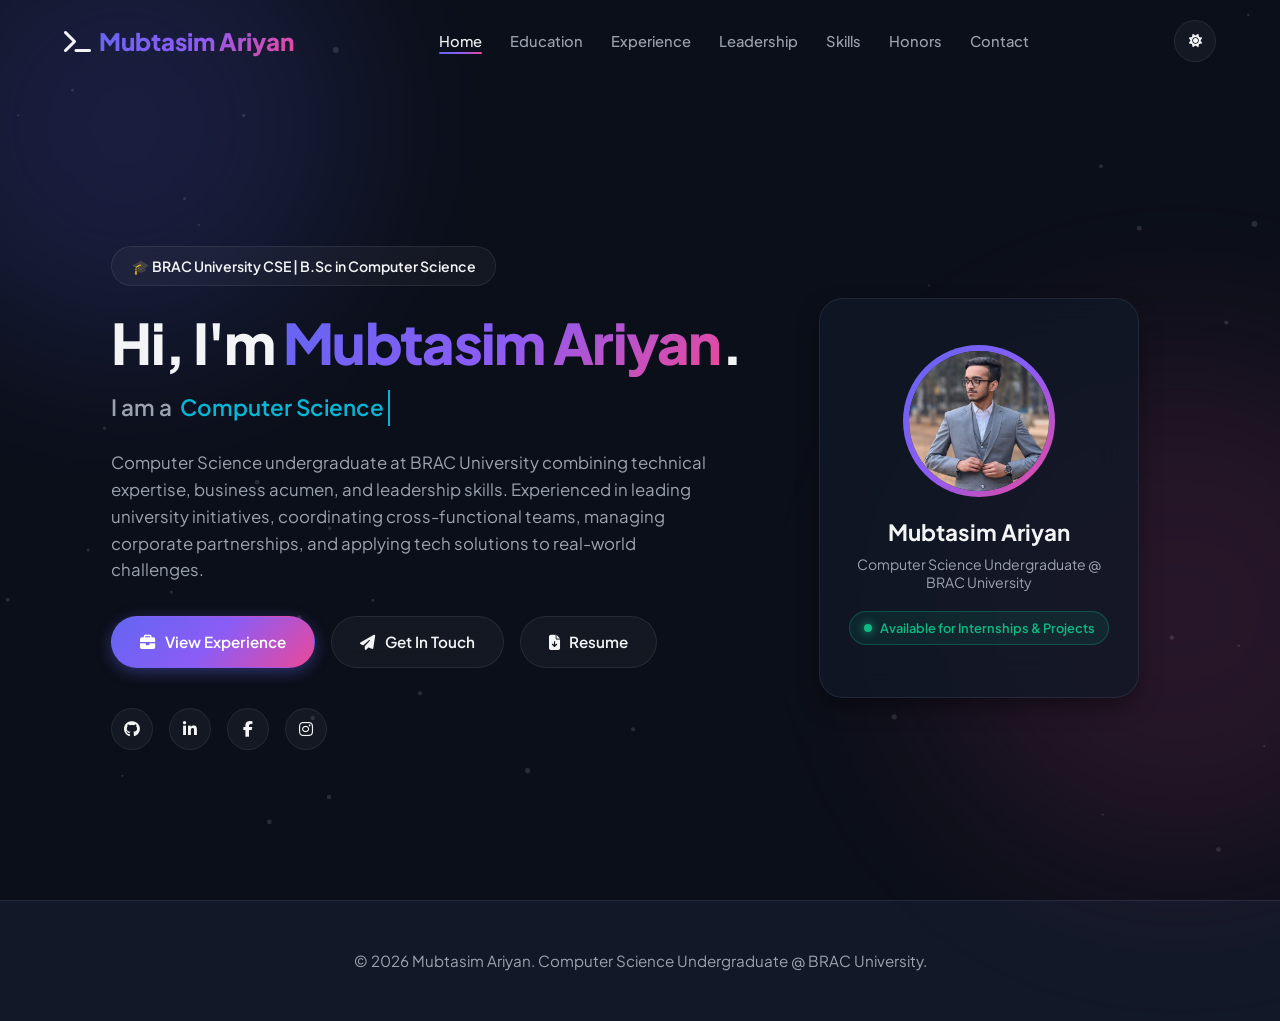
==== commit bbf8783a: "Fix mobile navigation behavior" ====
--- a/index.html
+++ b/index.html
@@ -165,6 +165,6 @@
     <div class="toast-container" id="toast-container"></div>
 
     <script src="js/config.js?v=4"></script>
-    <script src="js/main.js?v=4"></script>
+    <script src="js/main.js?v=7"></script>
   </body>
 </html>
--- a/css/style.css
+++ b/css/style.css
@@ -1723,7 +1723,9 @@
   }
 
   .logo {
+    flex: 1 1 auto;
     min-width: 0;
+    max-width: calc(100% - 88px);
     font-size: 1.15rem;
   }
 
@@ -1736,6 +1738,12 @@
   .nav-actions {
     gap: 0.5rem;
     flex-shrink: 0;
+    margin-left: auto;
+  }
+
+  .nav-container {
+    width: 100%;
+    gap: 0.5rem;
   }
 
   .theme-toggle {
